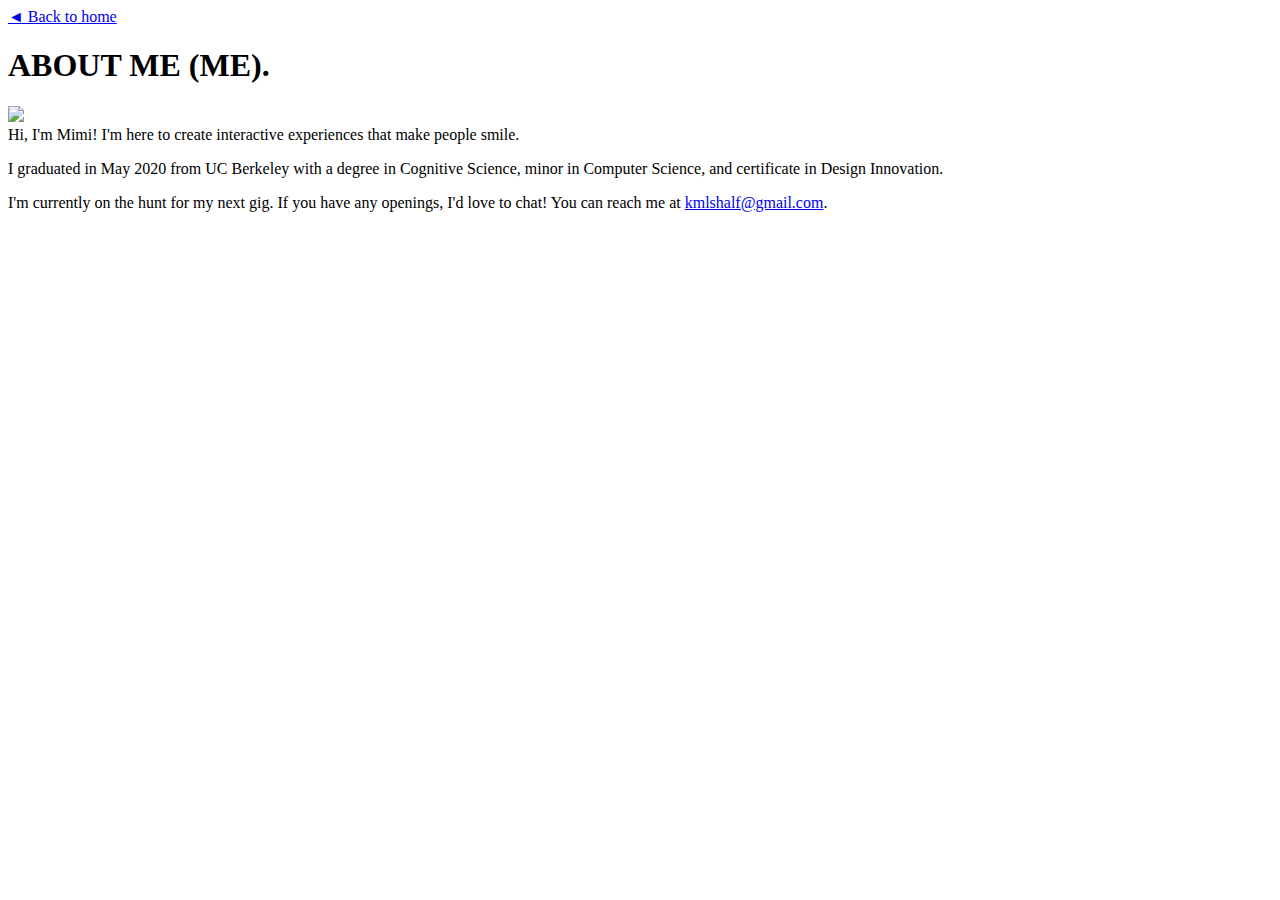
==== aboutme.html @ 9398c7d0 "remove js" ====
<!DOCTYPE html>
<html>
<!-- Site accent color: #FF704B -->
<!-- Main text color: #333333 -->
<head>
	<title>Mimi Shalf | About Me</title>
	<!-- <meta name="viewport" content="width=device-width, initial-scale=1.0"> -->
	<meta charset="UTF-8"> 
	<meta content="width=device-width, initial-scale=1 user-scalable=yes" name="viewport"/>
	<link href="https://fonts.googleapis.com/css2?family=Rubik:wght@400;500;700&display=swap" rel="stylesheet">
	<link rel="stylesheet" type="text/css" href="resources/css/aboutme.css">

	<!-- favicon -->
	<link rel="apple-touch-icon" sizes="180x180" href="resources/img/favicon_io/apple-touch-icon.png">
	<link rel="icon" type="image/png" sizes="32x32" href="resources/img/favicon_io/favicon-32x32.png">
	<link rel="icon" type="image/png" sizes="16x16" href="resources/img/favicon_io/favicon-16x16.png">
</head>
	<body>
		<div id="homebutton"><a href="index.html#work">◄ Back to home</div></a>
		<div id="main_content">
			<h1>ABOUT ME (ME).</h1>
			<div class="centered"><img id="bioimg" src="resources/img/biopic.png"/></div>
			<div class="bigtext">Hi, I'm Mimi! I'm here to create interactive experiences that make people smile.</div>
			<div class="smalltext">
				<p>I graduated in May 2020 from UC Berkeley with a degree in Cognitive Science, minor in Computer Science, and certificate in Design Innovation. </p>
				<p>I'm currently on the hunt for my next gig.  If you have any openings, I'd love to chat!  You can reach me at <a href="mailto:kmlshalf@gmail.com">kmlshalf@gmail.com</a>.</p>
			</div>
		</div>
	</body>
</html>
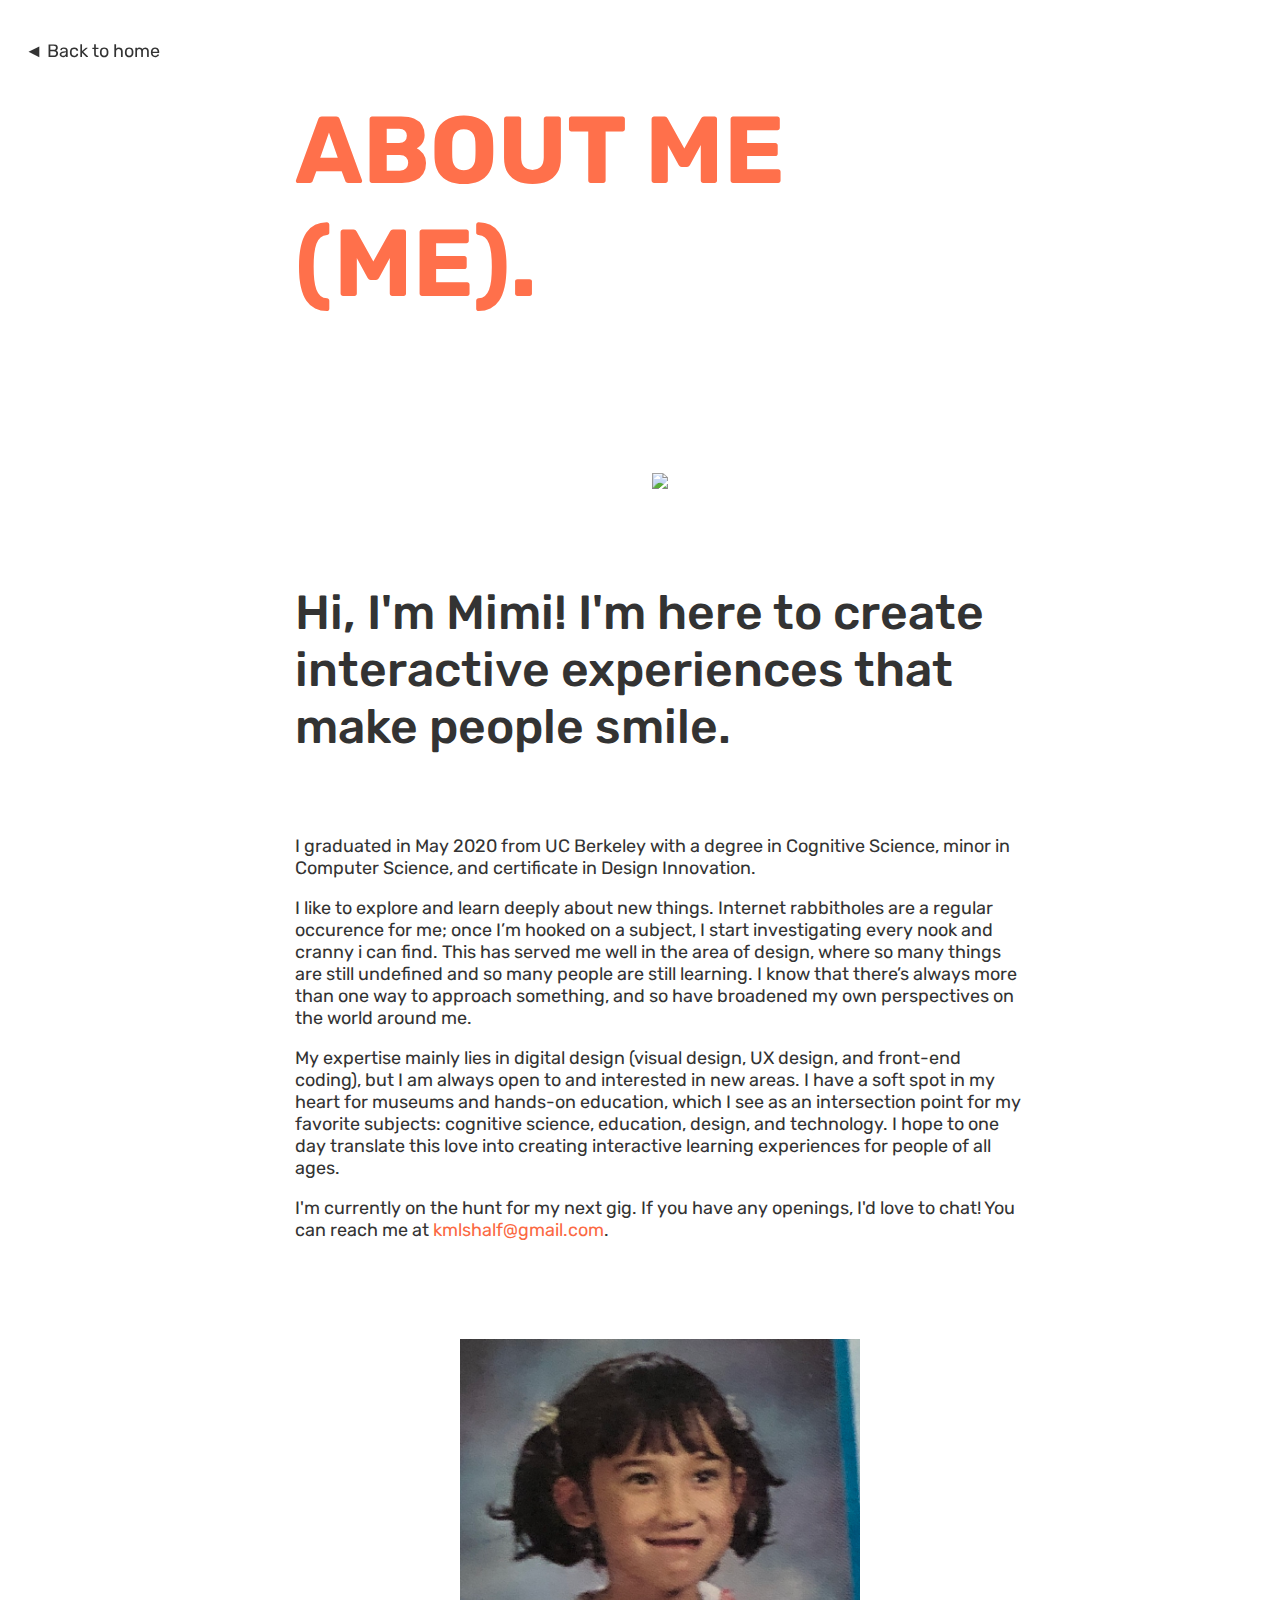
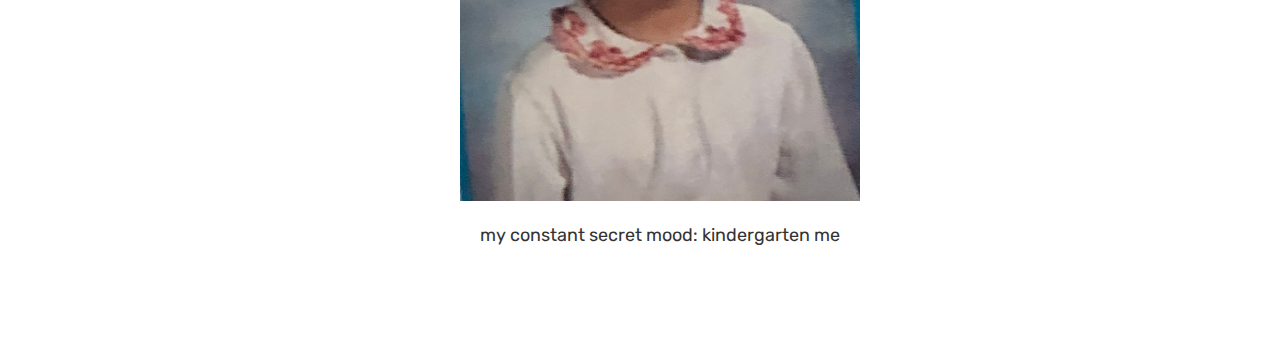
==== commit 4e8e256e: "rounded out about me" ====
--- a/aboutme.html
+++ b/aboutme.html
@@ -23,7 +23,11 @@
 			<div class="bigtext">Hi, I'm Mimi! I'm here to create interactive experiences that make people smile.</div>
 			<div class="smalltext">
 				<p>I graduated in May 2020 from UC Berkeley with a degree in Cognitive Science, minor in Computer Science, and certificate in Design Innovation. </p>
+				<p>I like to explore and learn deeply about new things.  Internet rabbitholes are a regular occurence for me; once I’m hooked on a subject, I start investigating every nook and cranny i can find.  This has served me well in the area of design, where so many things are still undefined and so many people are still learning.  I know that there’s always more than one way to approach something, and so have broadened my own perspectives on the world around me.</p>
+				<p>My expertise mainly lies in digital design (visual design, UX design, and front-end coding), but I am always open to and interested in new areas.  I have a soft spot in my heart for museums and hands-on education, which I see as an intersection point for my favorite subjects: cognitive science, education, design, and technology.  I hope to one day translate this love into creating interactive learning experiences for people of all ages.</p>
 				<p>I'm currently on the hunt for my next gig.  If you have any openings, I'd love to chat!  You can reach me at <a href="mailto:kmlshalf@gmail.com">kmlshalf@gmail.com</a>.</p>
+				<div class="centered"><img class="bodyimg" src="resources/img/kindergarten.JPG" style="width:400px"/>
+					<p class="caption">my constant secret mood: kindergarten me</p></div>
 			</div>
 		</div>
 	</body>
--- a/resources/css/aboutme.css
+++ b/resources/css/aboutme.css
@@ -0,0 +1,74 @@
+body {
+	margin: 0;
+	padding: 0;
+	width: 100%;
+	font-family: 'Rubik', sans-serif;
+	color: #333333;
+	font-size: 18px;
+}
+
+h1 {
+	font-size: 95px;
+	color: #FF704B;
+}
+
+a {
+	text-decoration: none;
+	color: #FB6842;
+}
+
+a:hover {
+	text-decoration: underline;
+}
+
+#homebutton {
+	top: 40px;
+	position: fixed;
+	margin-left: 25px;
+}
+
+#homebutton a{
+	color: #333333;
+	text-decoration: none;
+}
+
+#homebutton a:hover{
+	color: #FB6842;
+	transition: 0.3s;
+}
+
+#main_content {
+	padding-left: 40px;
+	padding-top: 30px;
+	padding-bottom: 100px;
+ 	width: 57%;
+ 	margin: auto;
+ }
+
+ #bioimg {
+ 	padding-top: 90px;
+ 	padding-bottom: 90px;
+ }
+
+.centered {
+	margin: auto;
+	text-align: center;
+}
+
+.bigtext {
+	font-weight:500;
+	font-size: 48px;
+}
+
+.smalltext {
+	margin-top: 80px;
+}
+
+.footer-content {
+	padding-right: 17vw;
+	padding-left: 17vw;
+}
+
+.bodyimg{
+	padding-top: 80px;
+}
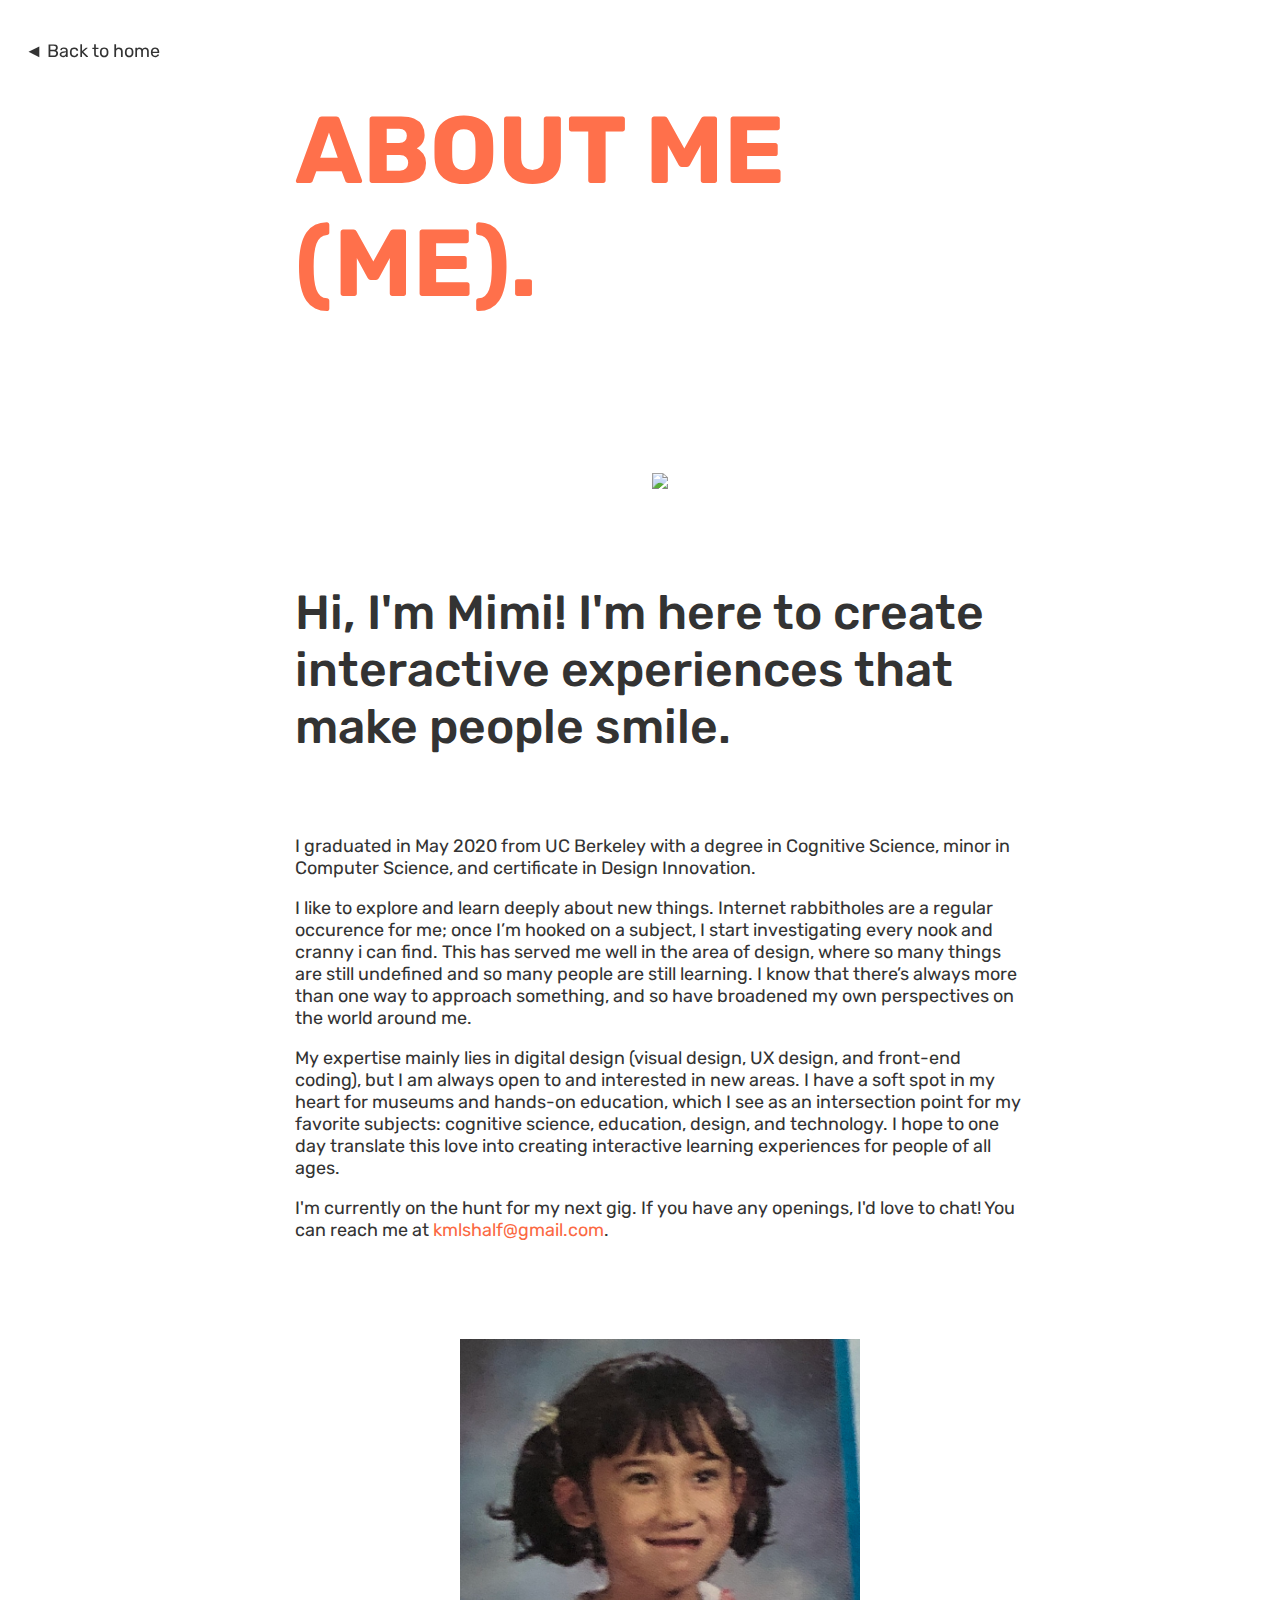
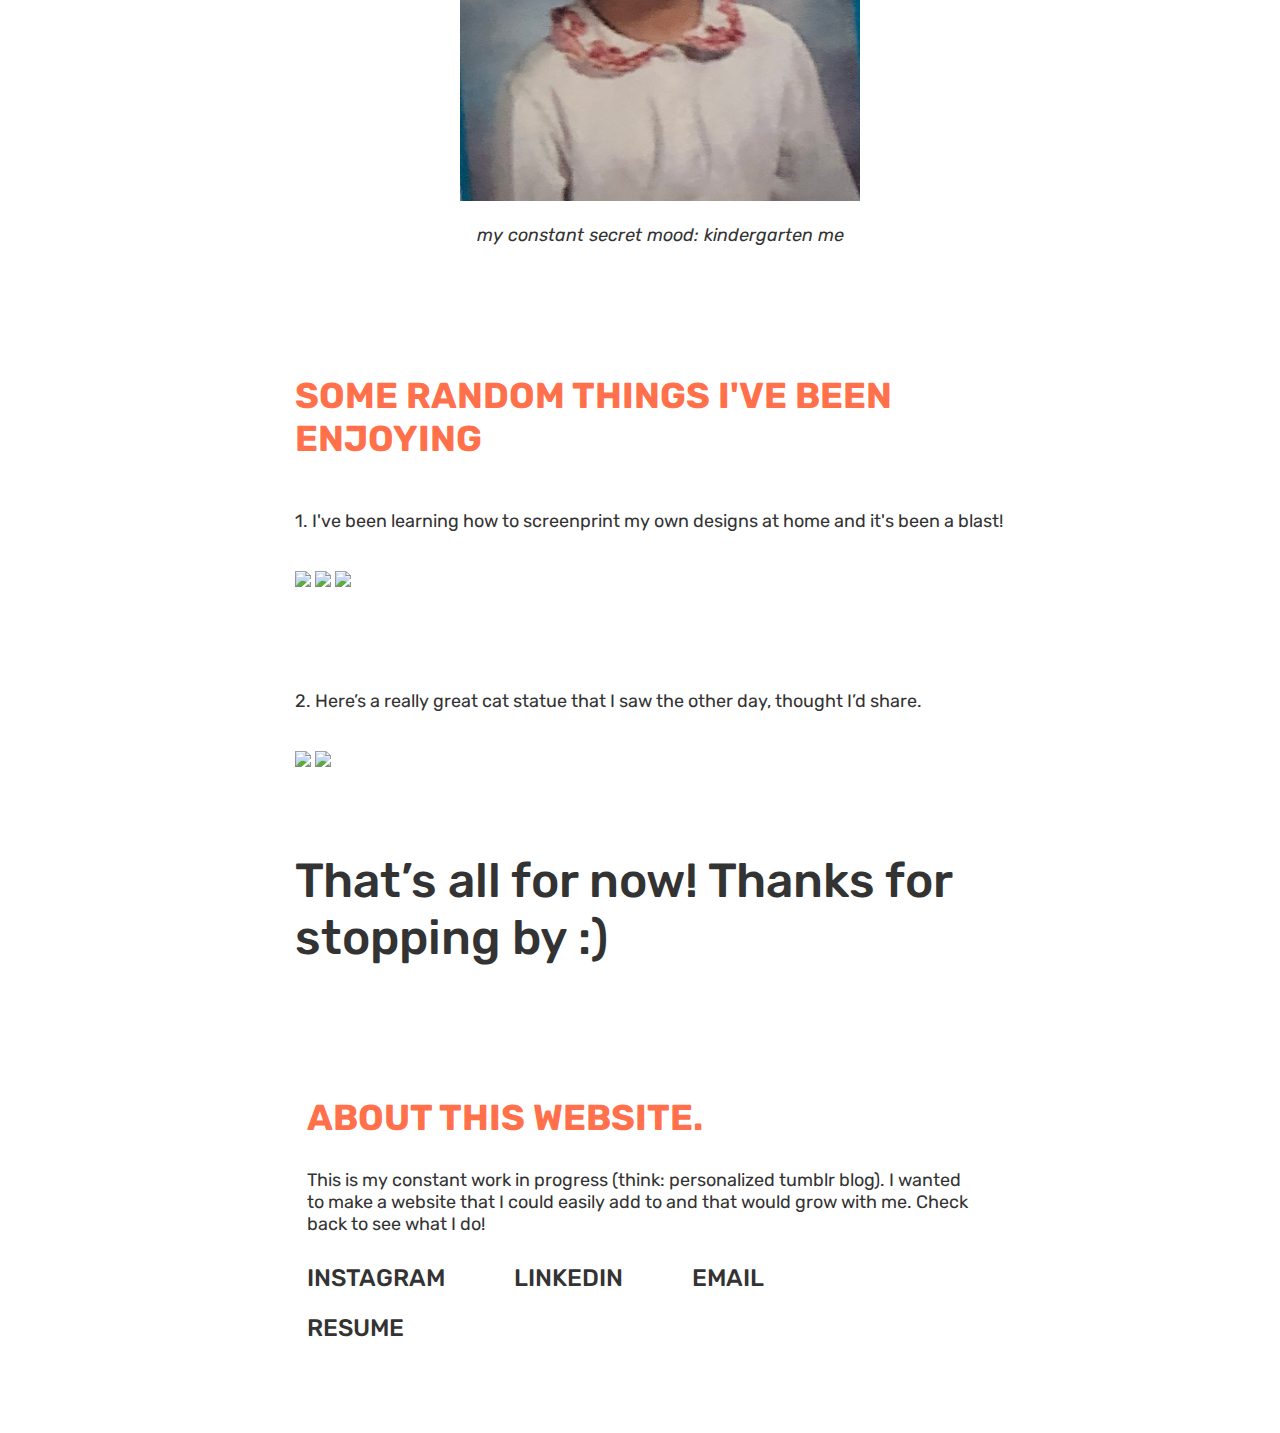
==== commit c437b47c: "added fun facts" ====
--- a/aboutme.html
+++ b/aboutme.html
@@ -27,8 +27,34 @@
 				<p>My expertise mainly lies in digital design (visual design, UX design, and front-end coding), but I am always open to and interested in new areas.  I have a soft spot in my heart for museums and hands-on education, which I see as an intersection point for my favorite subjects: cognitive science, education, design, and technology.  I hope to one day translate this love into creating interactive learning experiences for people of all ages.</p>
 				<p>I'm currently on the hunt for my next gig.  If you have any openings, I'd love to chat!  You can reach me at <a href="mailto:kmlshalf@gmail.com">kmlshalf@gmail.com</a>.</p>
 				<div class="centered"><img class="bodyimg" src="resources/img/kindergarten.JPG" style="width:400px"/>
-					<p class="caption">my constant secret mood: kindergarten me</p></div>
+					<p class="caption"><i>my constant secret mood: kindergarten me</i></p></div>
 			</div>
+			<div class="addpaddingtop">
+				<h2>SOME RANDOM THINGS I'VE BEEN ENJOYING</h2>
+				<p  class="addpaddingtopsmall">1. I've been learning how to screenprint my own designs at home and it's been a blast!</p>
+				<div id="sidebyside" class="addpaddingtopsmall">
+					<img src="resources/img/screenprint1.jpg"/>
+					<img src="resources/img/screenprint2.jpg"/>
+					<img src="resources/img/screenprint3.jpg"/>
+				</div>
+				<p class="addpaddingtop">2. Here’s a really great cat statue that I saw the other day, thought I’d share. </p>
+				<div id="sidebyside" class="addpaddingtopsmall">
+					<img src="resources/img/cat1.jpg"/>
+					<img src="resources/img/cat2.jpg"/>
+				</div>
+			</div>
+			<div class="addpaddingtop bigtext">That’s all for now!  Thanks for stopping by :)</div>
 		</div>
+		<div class="footer-content container">
+				<h2>ABOUT THIS WEBSITE.</h2>
+				<p>This is my constant work in progress (think: personalized tumblr blog).  I wanted to make a website that I could easily add to and that would grow with me.  Check back to see what I do!
+				</p>
+				<div class="socials">
+					<a class="link" href="https://www.instagram.com/pamimus/" target=_blank>INSTAGRAM</a>
+					<a class="link" href="https://www.linkedin.com/in/mimishalf/" target=_blank>LINKEDIN</a>
+					<a class="link" href="mailto:kmlshalf@gmail.com" target=_blank>EMAIL</a>
+					<a class="link" href="resources/mimishalf_resume.pdf" target=_blank>RESUME</a>
+				</div>
+			</div>
 	</body>
 </html>--- a/resources/css/aboutme.css
+++ b/resources/css/aboutme.css
@@ -9,6 +9,11 @@
 
 h1 {
 	font-size: 95px;
+	color: #FF704B;
+}
+
+h2 {
+	font-size: 36px;
 	color: #FF704B;
 }
 
@@ -72,3 +77,34 @@
 .bodyimg{
 	padding-top: 80px;
 }
+
+.addpaddingtop {
+	padding-top: 80px;
+}
+
+.addpaddingtopsmall {
+	padding-top: 20px;
+}
+
+.container { 
+	margin-bottom: 80px;
+}
+
+.footer-content {
+	padding-right: 24vw;
+	padding-left: 24vw;
+}
+
+.link {
+	font-weight: 500;
+	margin-right: 65px;
+	text-decoration: none;
+	color: #333333;
+	font-size: 24px;
+	line-height: 50px;
+}
+
+.link:hover {
+	color: #FB6842;
+	transition: 0.3s;
+}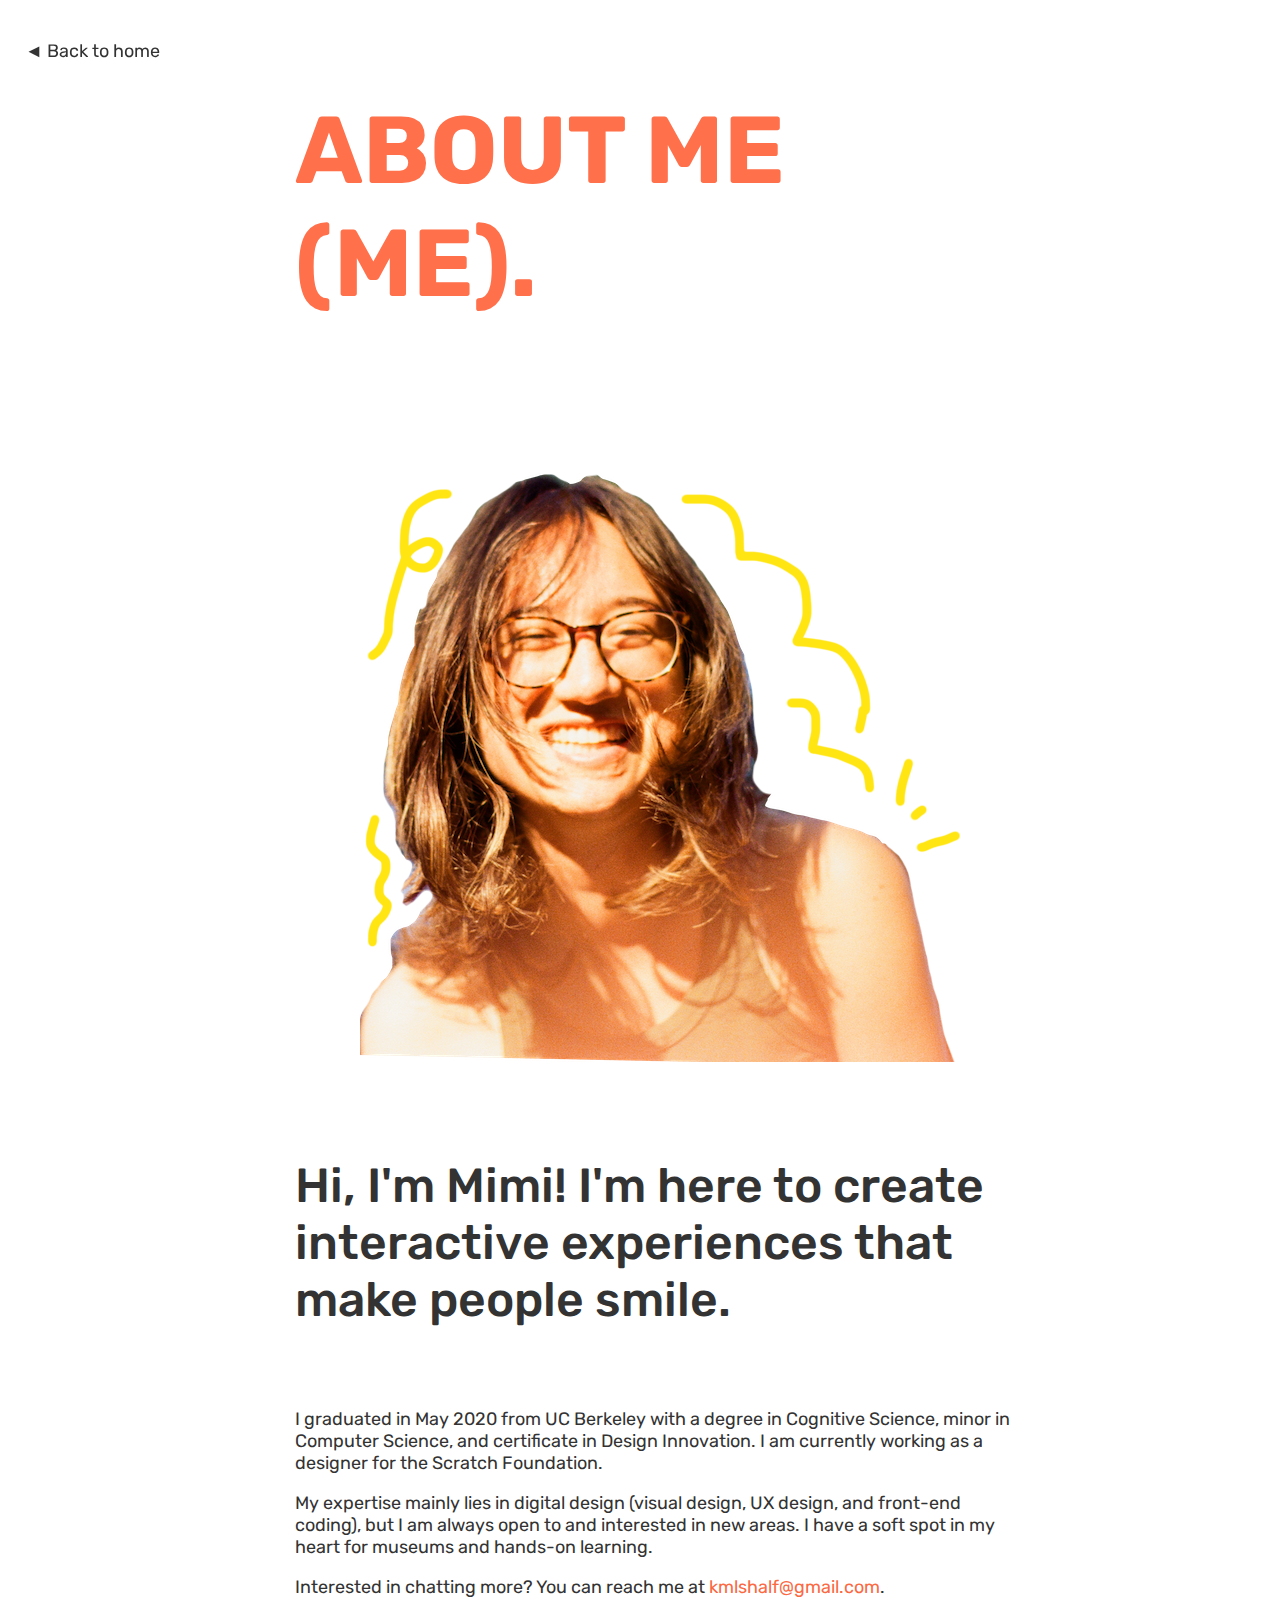
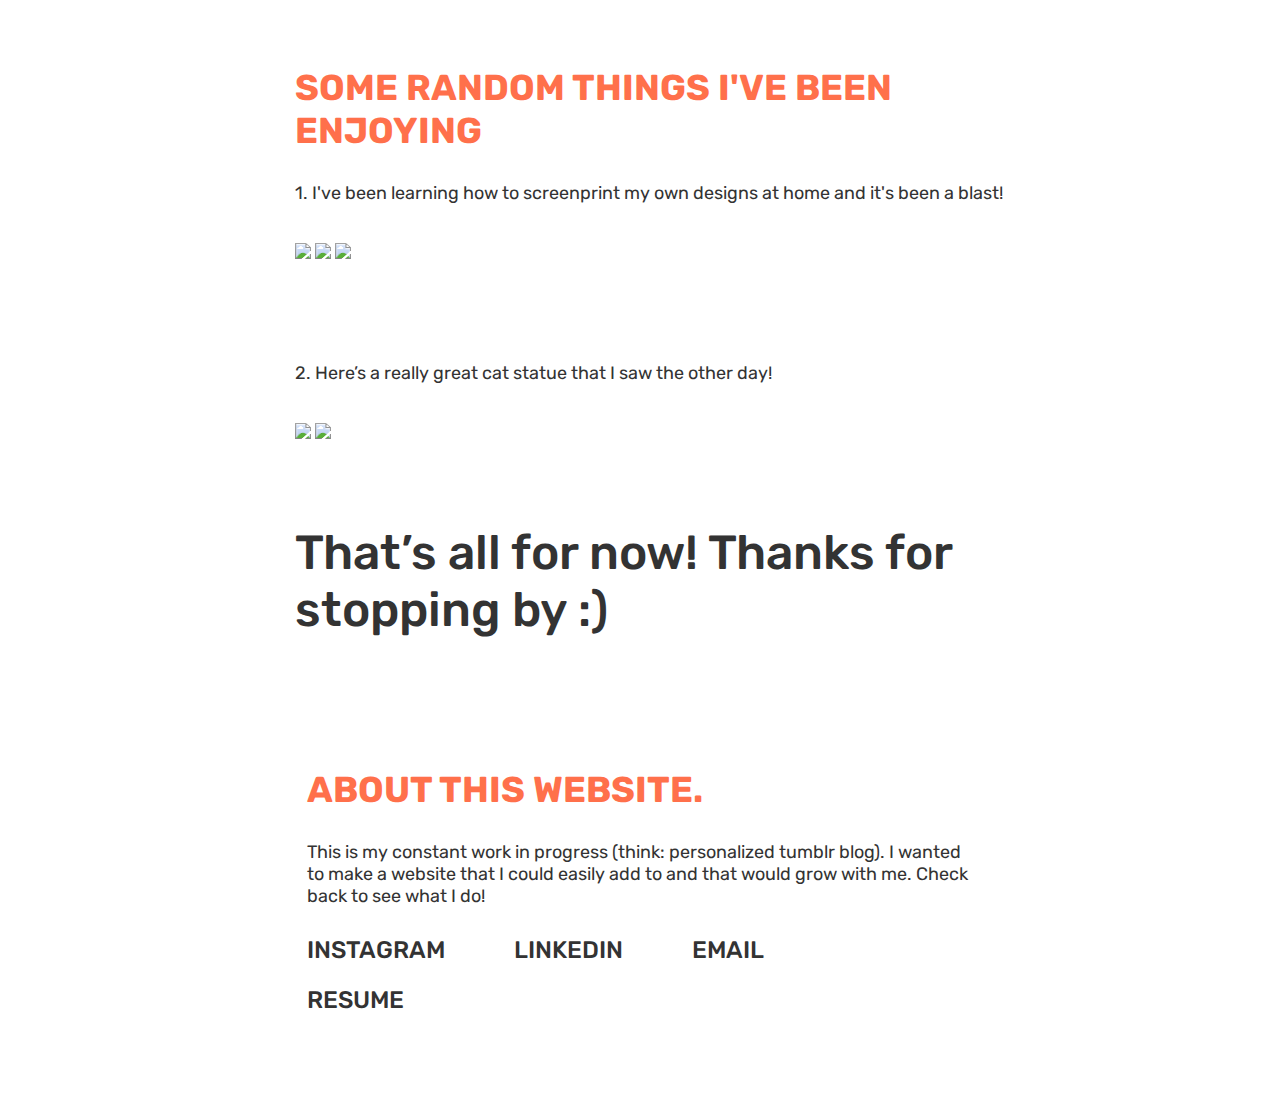
==== commit 14585d67: "added scratchjr, scratchvisuals, design museum, updated about me" ====
--- a/aboutme.html
+++ b/aboutme.html
@@ -19,25 +19,22 @@
 		<div id="homebutton"><a href="index.html#work">◄ Back to home</div></a>
 		<div id="main_content">
 			<h1>ABOUT ME (ME).</h1>
-			<div class="centered"><img id="bioimg" src="resources/img/biopic.png"/></div>
+			<div class="centered"><img id="bioimg" src="resources/img/biopic22.png"/></div>
 			<div class="bigtext">Hi, I'm Mimi! I'm here to create interactive experiences that make people smile.</div>
 			<div class="smalltext">
-				<p>I graduated in May 2020 from UC Berkeley with a degree in Cognitive Science, minor in Computer Science, and certificate in Design Innovation. </p>
-				<p>I like to explore and learn deeply about new things.  Internet rabbitholes are a regular occurence for me; once I’m hooked on a subject, I start investigating every nook and cranny i can find.  This has served me well in the area of design, where so many things are still undefined and so many people are still learning.  I know that there’s always more than one way to approach something, and so have broadened my own perspectives on the world around me.</p>
-				<p>My expertise mainly lies in digital design (visual design, UX design, and front-end coding), but I am always open to and interested in new areas.  I have a soft spot in my heart for museums and hands-on education, which I see as an intersection point for my favorite subjects: cognitive science, education, design, and technology.  I hope to one day translate this love into creating interactive learning experiences for people of all ages.</p>
-				<p>I'm currently on the hunt for my next gig.  If you have any openings, I'd love to chat!  You can reach me at <a href="mailto:kmlshalf@gmail.com">kmlshalf@gmail.com</a>.</p>
-				<div class="centered"><img class="bodyimg" src="resources/img/kindergarten.JPG" style="width:400px"/>
-					<p class="caption"><i>my constant secret mood: kindergarten me</i></p></div>
+				<p>I graduated in May 2020 from UC Berkeley with a degree in Cognitive Science, minor in Computer Science, and certificate in Design Innovation. I am currently working as a designer for the Scratch Foundation.</p>
+				<p>My expertise mainly lies in digital design (visual design, UX design, and front-end coding), but I am always open to and interested in new areas.  I have a soft spot in my heart for museums and hands-on learning.</p>
+				<p>Interested in chatting more? You can reach me at <a href="mailto:kmlshalf@gmail.com">kmlshalf@gmail.com</a>.</p>
 			</div>
-			<div class="addpaddingtop">
+			<div class="addpaddingtopsmall">
 				<h2>SOME RANDOM THINGS I'VE BEEN ENJOYING</h2>
-				<p  class="addpaddingtopsmall">1. I've been learning how to screenprint my own designs at home and it's been a blast!</p>
+				<p>1. I've been learning how to screenprint my own designs at home and it's been a blast!</p>
 				<div id="sidebyside" class="addpaddingtopsmall">
 					<img src="resources/img/screenprint1.jpg"/>
 					<img src="resources/img/screenprint2.jpg"/>
 					<img src="resources/img/screenprint3.jpg"/>
 				</div>
-				<p class="addpaddingtop">2. Here’s a really great cat statue that I saw the other day, thought I’d share. </p>
+				<p class="addpaddingtop">2. Here’s a really great cat statue that I saw the other day!</p>
 				<div id="sidebyside" class="addpaddingtopsmall">
 					<img src="resources/img/cat1.jpg"/>
 					<img src="resources/img/cat2.jpg"/>
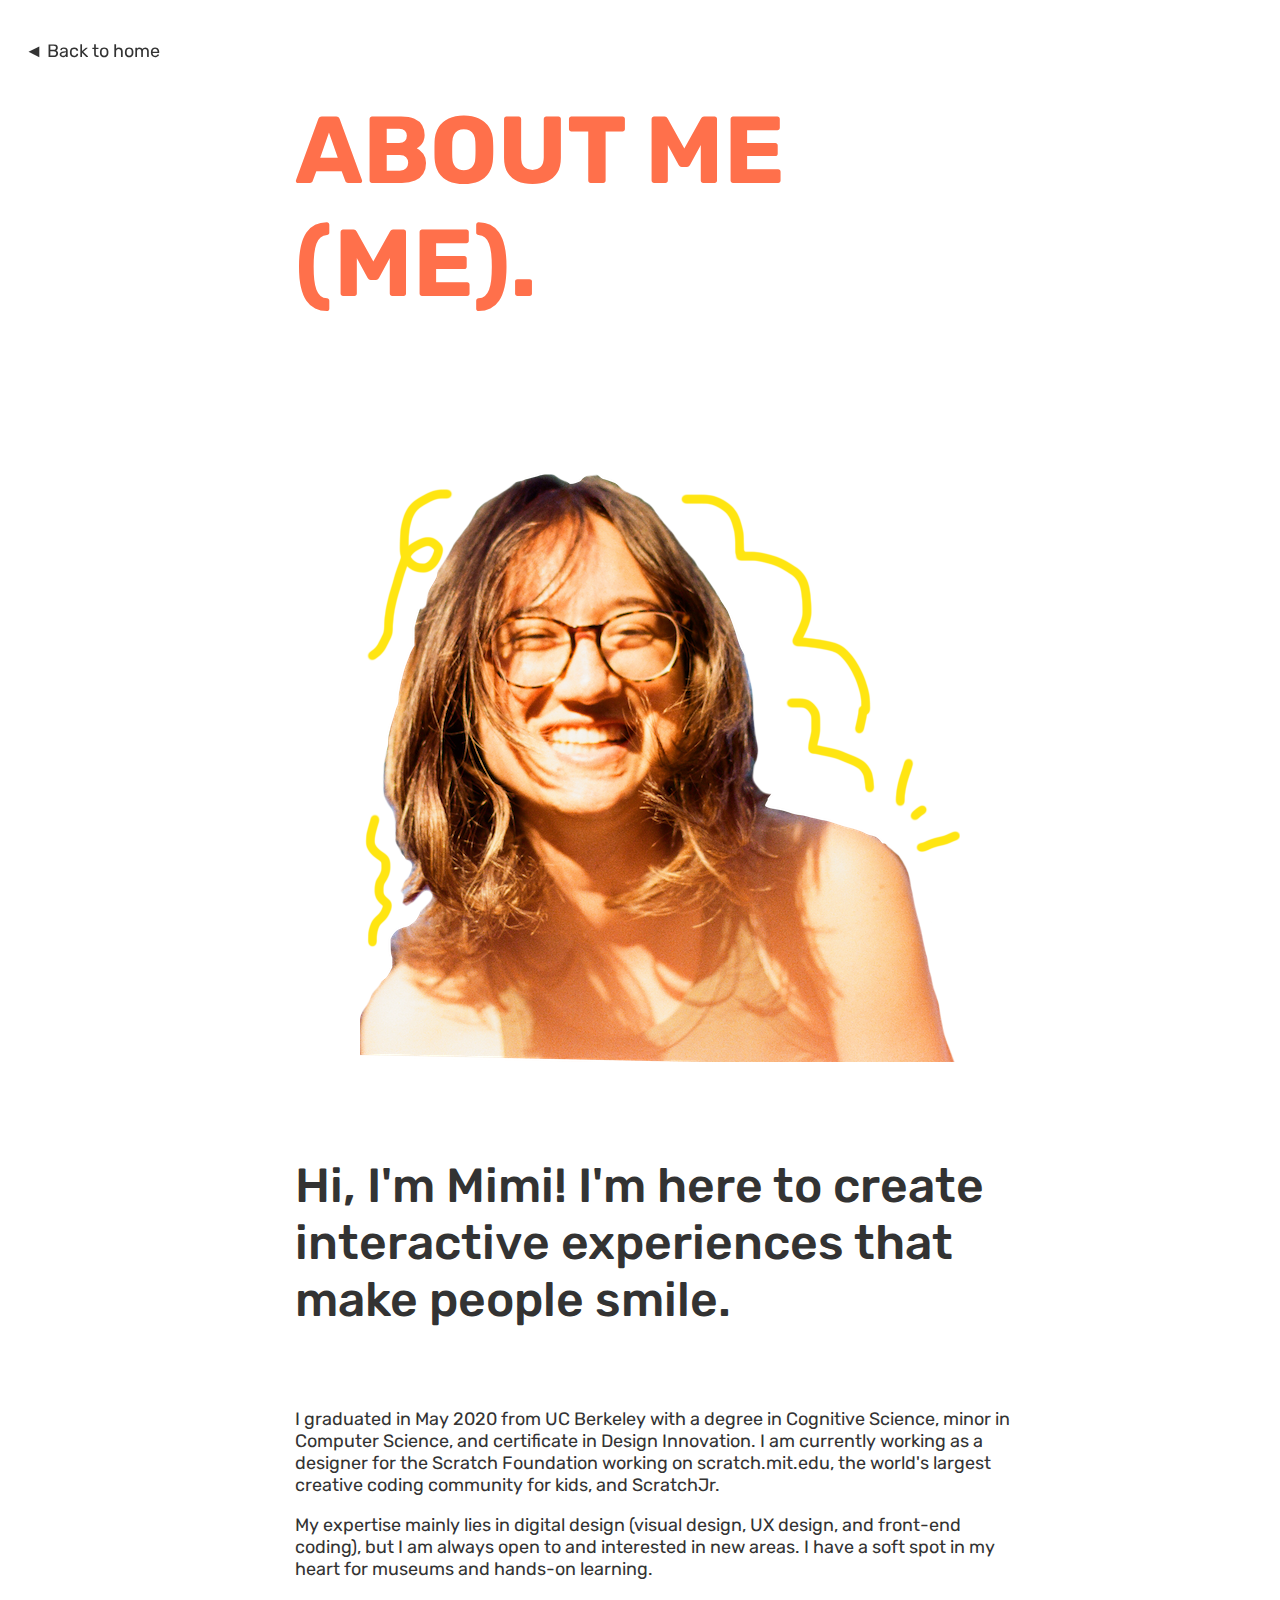
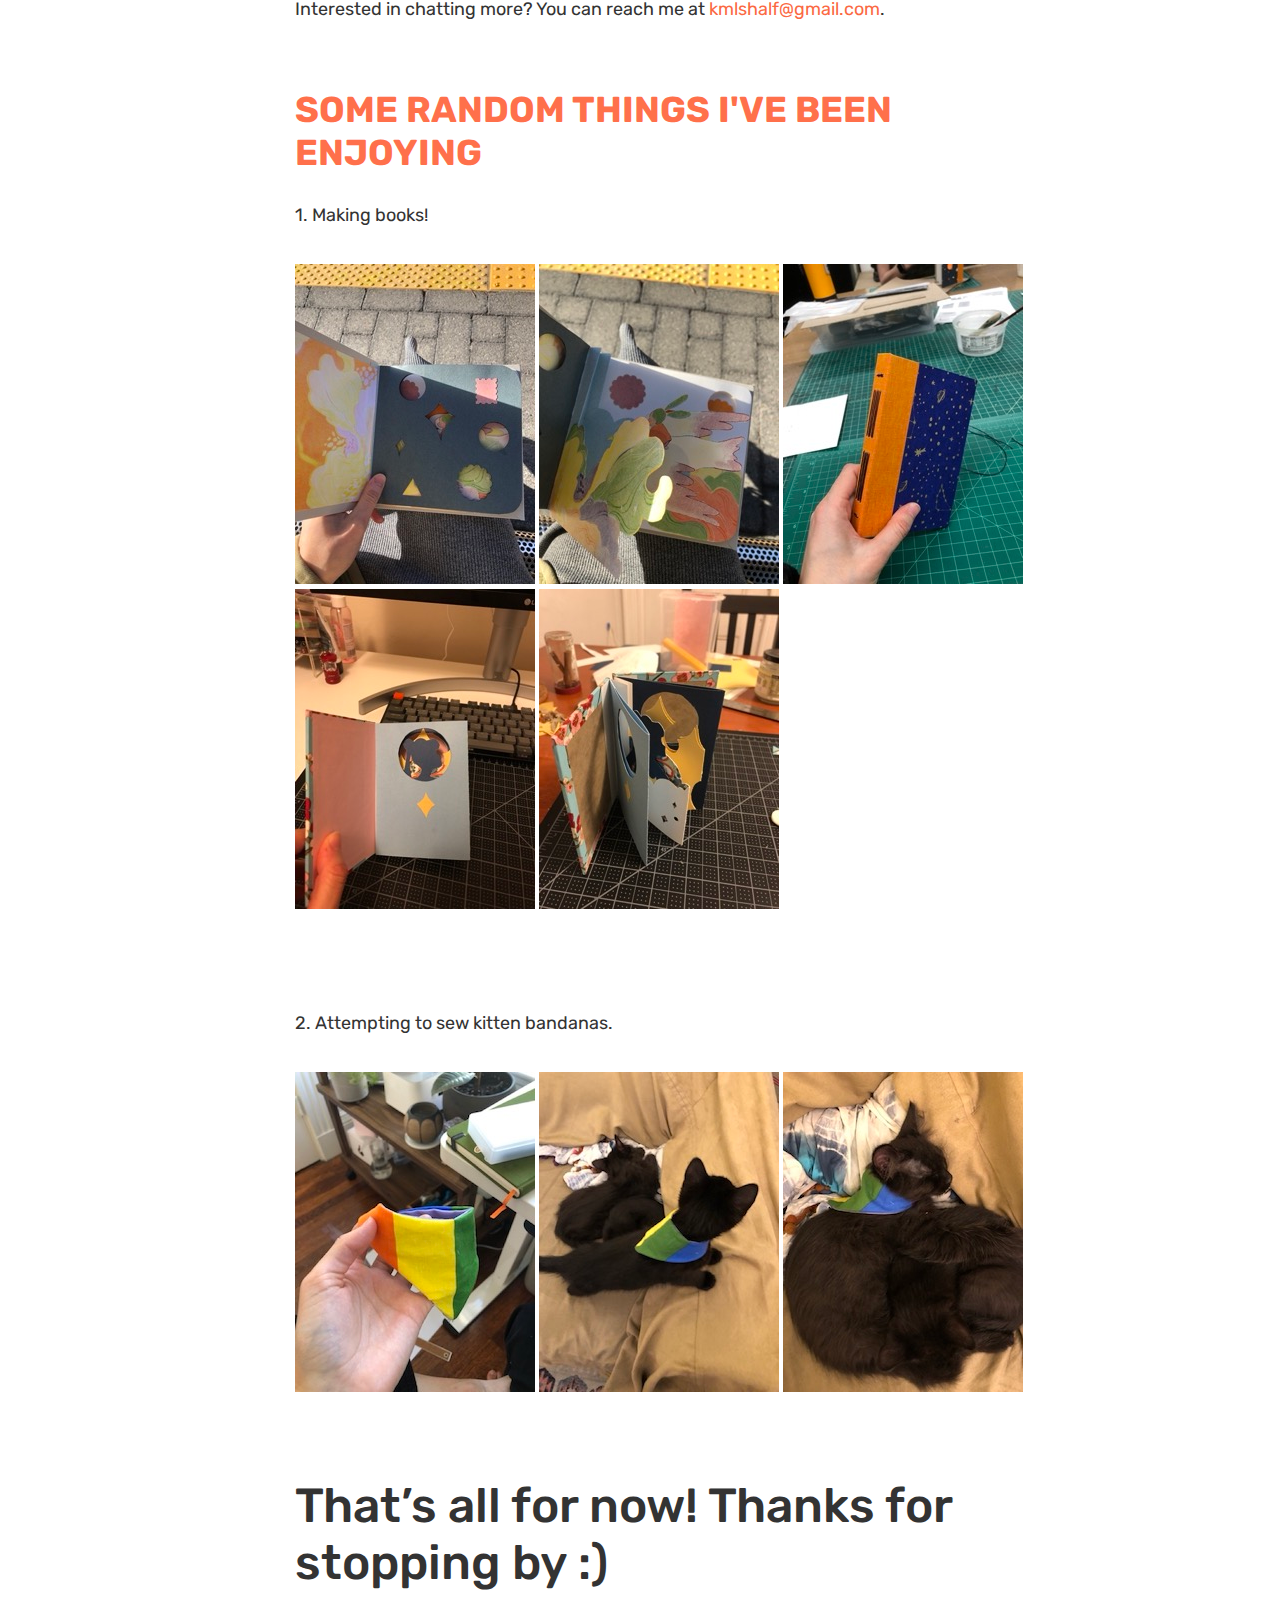
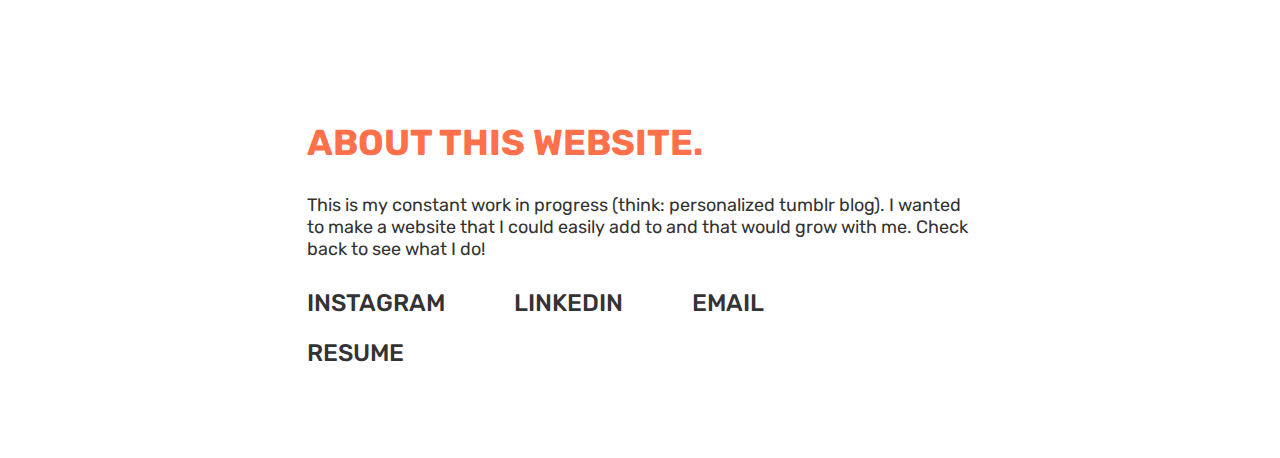
==== commit aa56e769: "added printmaking and updated about me" ====
--- a/aboutme.html
+++ b/aboutme.html
@@ -22,22 +22,27 @@
 			<div class="centered"><img id="bioimg" src="resources/img/biopic22.png"/></div>
 			<div class="bigtext">Hi, I'm Mimi! I'm here to create interactive experiences that make people smile.</div>
 			<div class="smalltext">
-				<p>I graduated in May 2020 from UC Berkeley with a degree in Cognitive Science, minor in Computer Science, and certificate in Design Innovation. I am currently working as a designer for the Scratch Foundation.</p>
+				<p>I graduated in May 2020 from UC Berkeley with a degree in Cognitive Science, minor in Computer Science, and certificate in Design Innovation. I am currently working as a designer for the Scratch Foundation working on scratch.mit.edu, the world's largest creative coding community for kids, and ScratchJr.</p>
 				<p>My expertise mainly lies in digital design (visual design, UX design, and front-end coding), but I am always open to and interested in new areas.  I have a soft spot in my heart for museums and hands-on learning.</p>
 				<p>Interested in chatting more? You can reach me at <a href="mailto:kmlshalf@gmail.com">kmlshalf@gmail.com</a>.</p>
 			</div>
 			<div class="addpaddingtopsmall">
 				<h2>SOME RANDOM THINGS I'VE BEEN ENJOYING</h2>
-				<p>1. I've been learning how to screenprint my own designs at home and it's been a blast!</p>
+				<p>1. Making books!</p>
 				<div id="sidebyside" class="addpaddingtopsmall">
-					<img src="resources/img/screenprint1.jpg"/>
-					<img src="resources/img/screenprint2.jpg"/>
-					<img src="resources/img/screenprint3.jpg"/>
+					<img src="resources/img/book1.jpeg"/>
+					<img src="resources/img/book2.jpeg"/>
+					<img src="resources/img/book5.jpeg"/>
 				</div>
-				<p class="addpaddingtop">2. Here’s a really great cat statue that I saw the other day!</p>
+				<div id="sidebyside">
+					<img src="resources/img/book4.jpeg"/>
+					<img src="resources/img/book3.jpeg"/>
+				</div>
+				<p class="addpaddingtop">2. Attempting to sew kitten bandanas.</p>
 				<div id="sidebyside" class="addpaddingtopsmall">
-					<img src="resources/img/cat1.jpg"/>
-					<img src="resources/img/cat2.jpg"/>
+					<img src="resources/img/kitten1.jpeg"/>
+					<img src="resources/img/kitten2.jpeg"/>
+					<img src="resources/img/kitten3.jpeg"/>
 				</div>
 			</div>
 			<div class="addpaddingtop bigtext">That’s all for now!  Thanks for stopping by :)</div>
